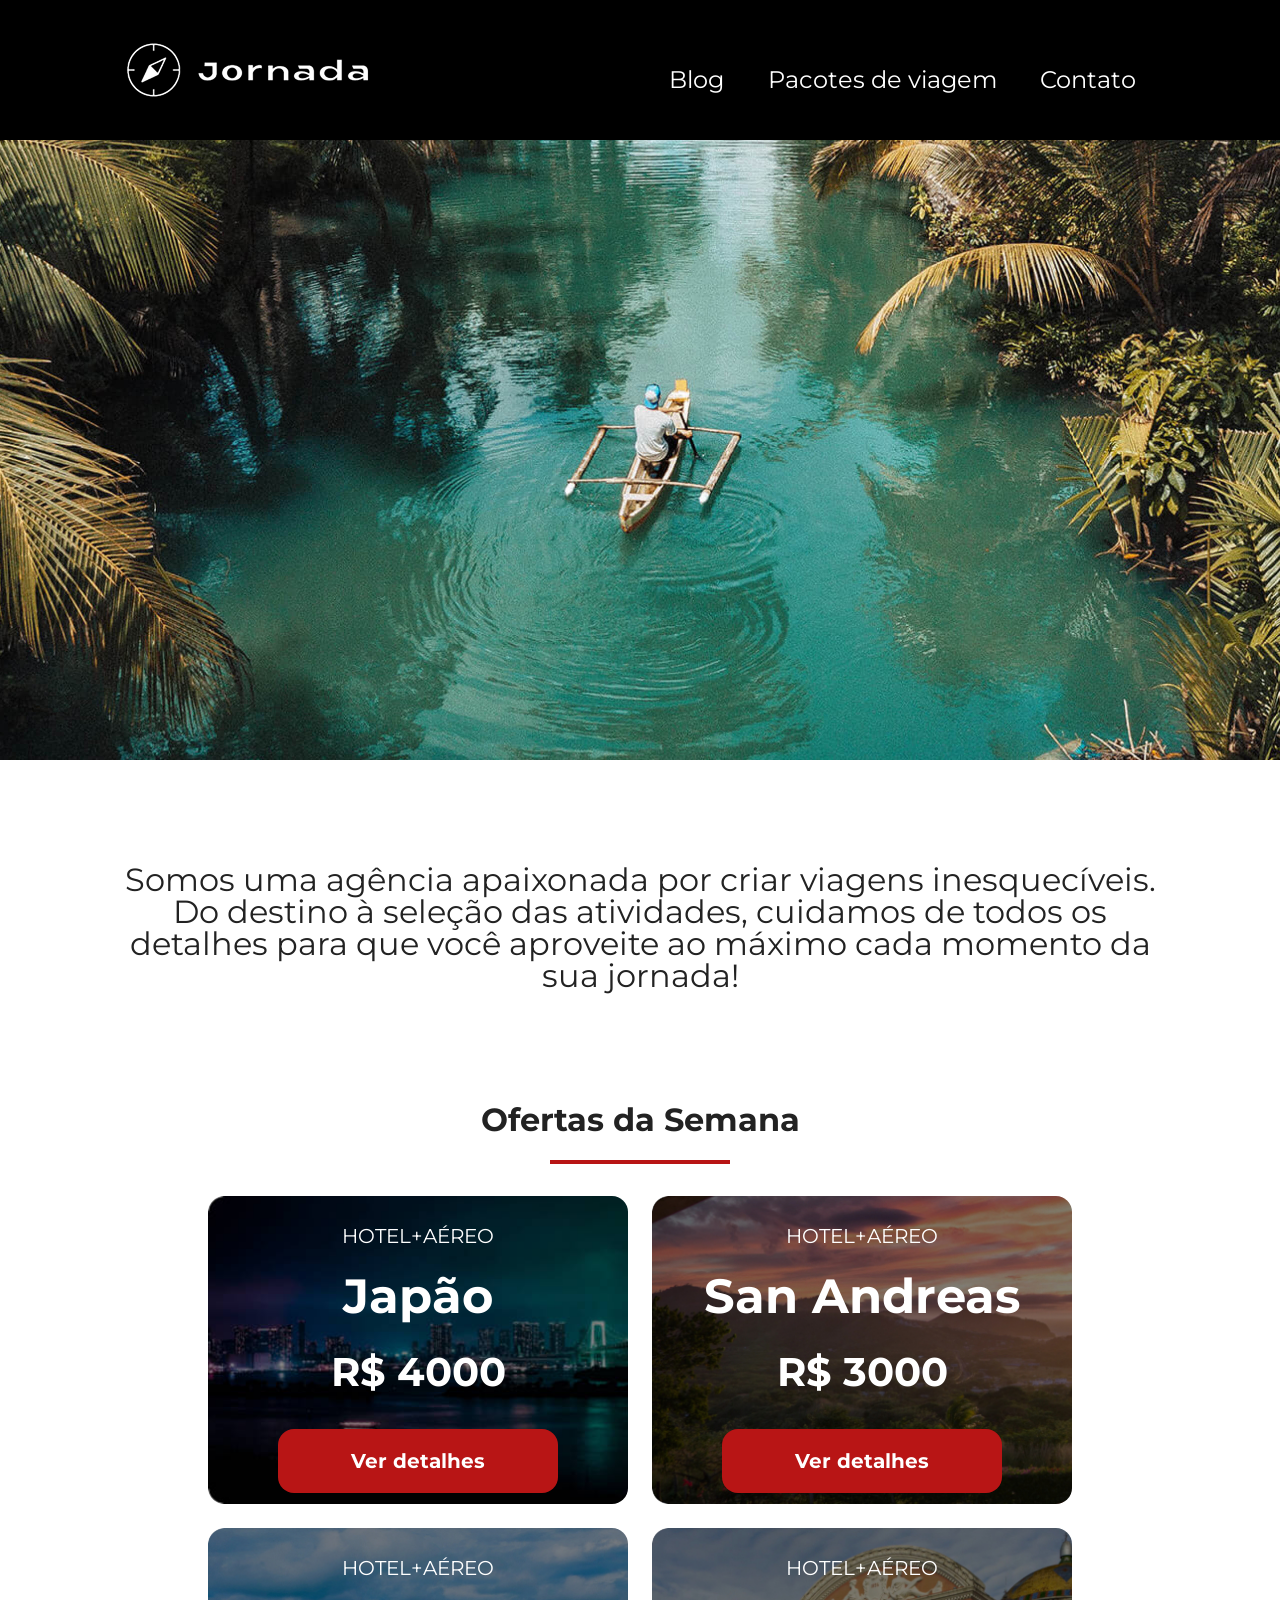
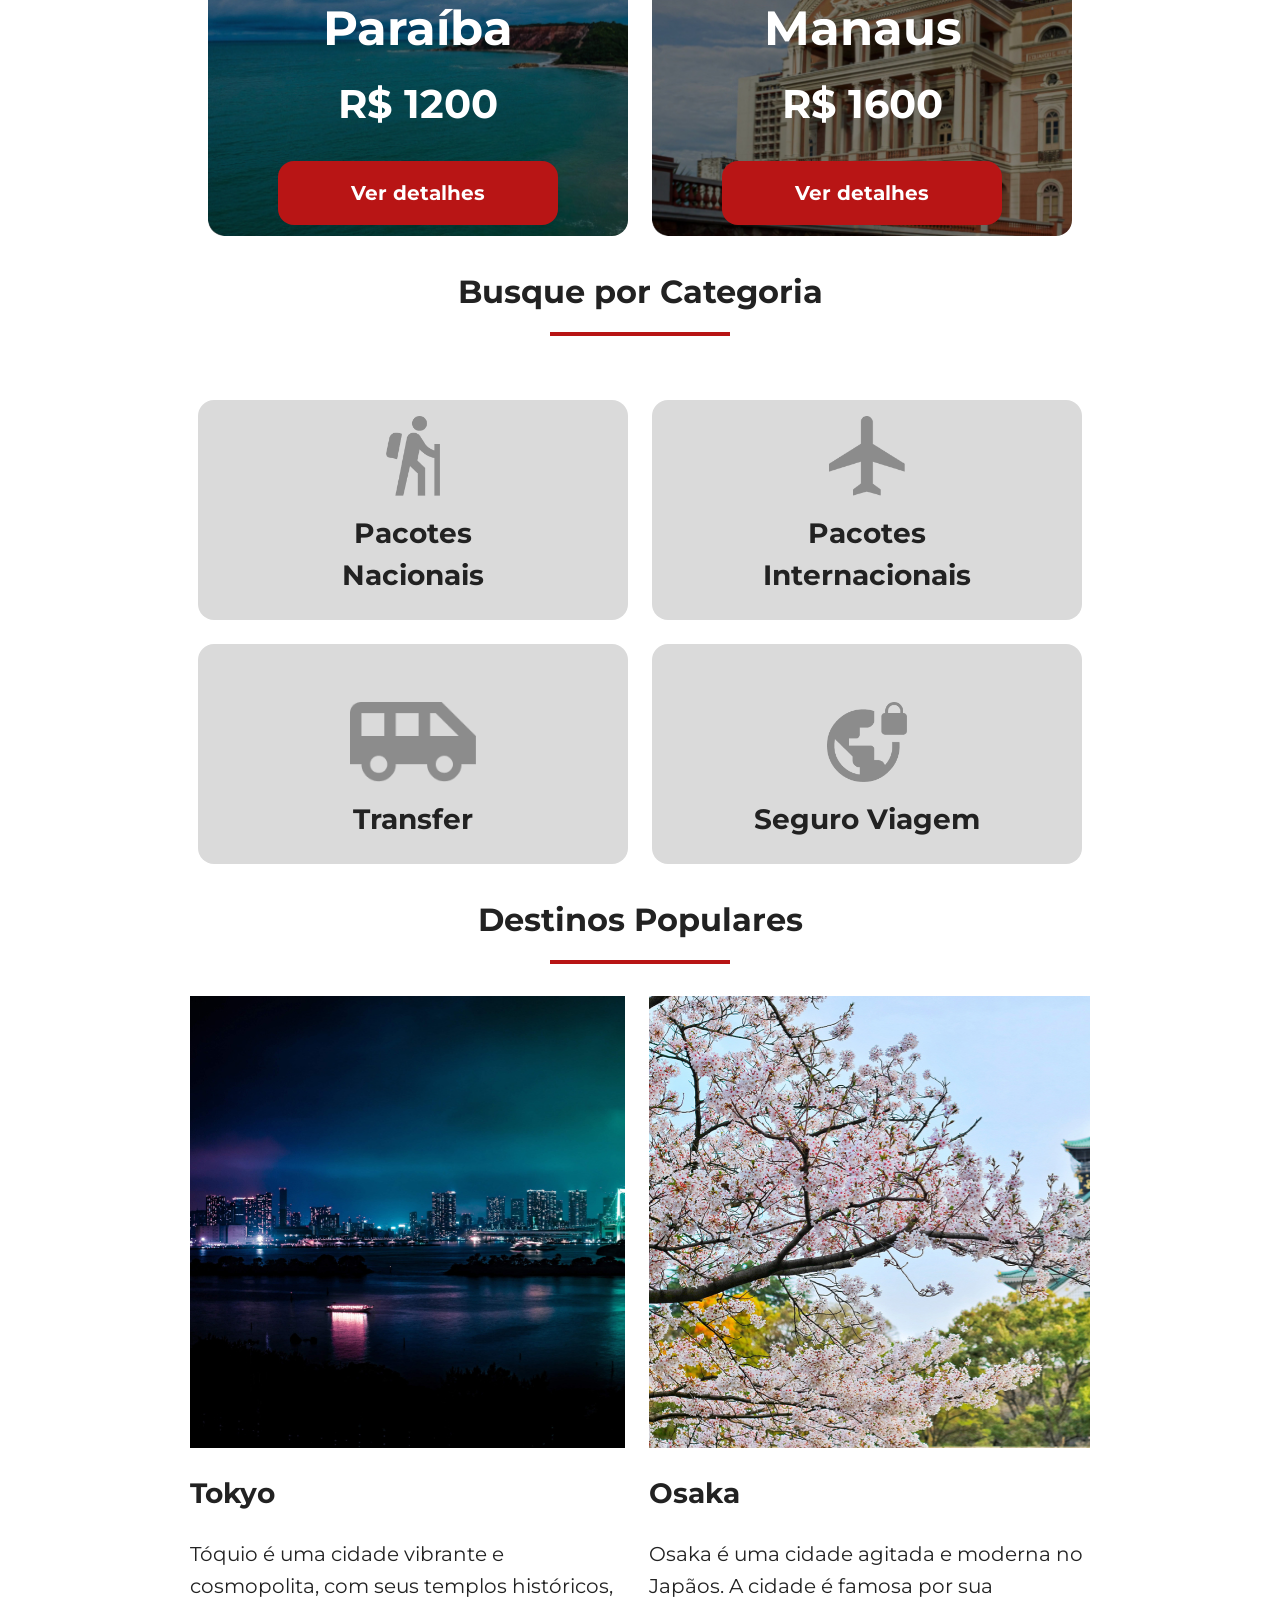
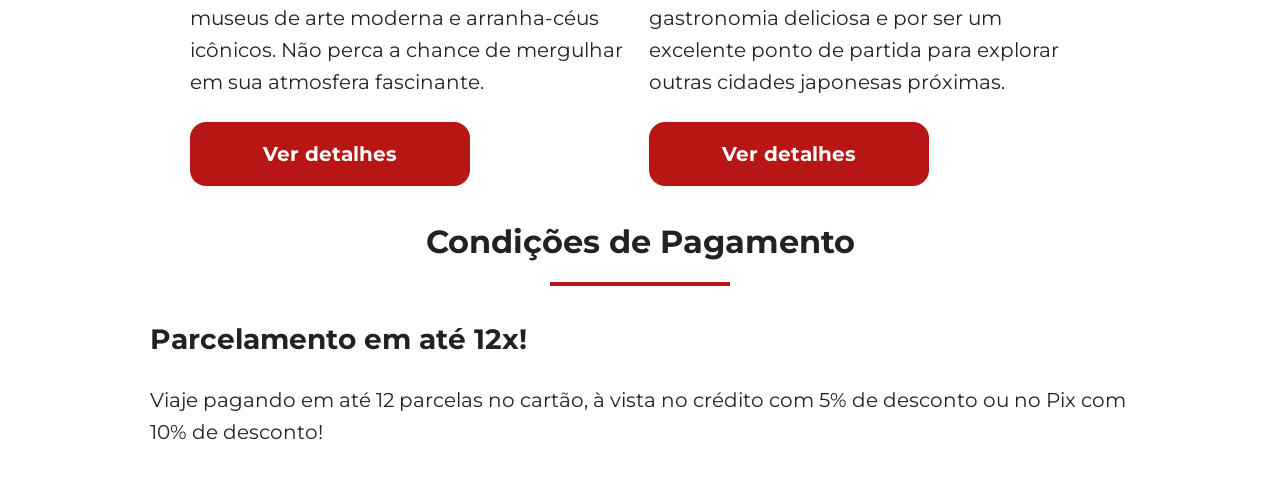
==== index.html @ f34b4ff4 "reutiliza estilos de texto" ====
<!DOCTYPE html>
<html lang="pt-br">
<head>
    <meta charset="UTF-8">
    <meta name="viewport" content="width=device-width, initial-scale=1.0">
    <link rel="stylesheet" href="/css/style.css">
    <title>Jornada Viagens</title>
</head>
<body>
    <header class="main-header">
        <a class="logo" href="index.html" title="Volta ao início">
            <img
            src="/img/bussola branca.png"
            alt="Bussola do logo Jornada Viagens na cor branca."
            class="img-mobile">
            <img
            src="/img/bussola-texto-jornada-branco.png"
            alt="Bussola do logo Jornada Viagens na cor branca"
            class="img-desktop">
        </a>
        <div class="navigation-menu">
            <label for="menu">
                <img src="/img/burguer.png" alt="Menu"/>
            </label>
            <input type="checkbox" id="menu" hidden>
        <nav class="navm">
            <ul class="list-links">
                <li class=""><a href="blog.html" target="_blank" title="Segue para o blog">Blog</a></li>
                <li class=""><a href="pacotes.html" target="_blank" title="Segue para os pacotes de viagem">Pacotes de viagem</a></li>
                <li class=""><a href="contato.html" target="_blank" title="Segue para o blog" title="Segue para as informações de contato">Contato</a></li>
            </ul>  
        </nav>
        </div>
        
        
    </header>
    <section class="hero">
        <div class="hero-img"></div>
        <h2>Somos uma agência apaixonada por criar viagens inesquecíveis. Do destino à seleção das atividades, cuidamos de todos os detalhes para que você aproveite ao máximo cada momento da sua jornada!</h2>
    </section>

    <section class="offers">
        <div class="section-title">
            <h2>Ofertas da Semana</h2>
            <hr>
        </div>
        <div class="offers-cards">
            <article class="card japao">
                <header>
                    <p class="content-text">HOTEL+AÉREO</p>
                    <h3 class="content-title">Japão <br><span>R$ 4000</span></h3>
                </header>
                <footer>
                    <a href="#" class="button">Ver detalhes</a>
                </footer>
            </article>
            <article class="card san-andreas">
                <header>
                    <p class="content-text">HOTEL+AÉREO</p>
                    <h3 class="content-title">San Andreas <br><span>R$ 3000</span></h3>
                </header>
                <footer>
                    <a href="#" class="button">Ver detalhes</a>
                </footer>
            </article>
            <article class="card paraiba">
                <header>
                    <p class="content-text">HOTEL+AÉREO</p>
                    <h3 class="content-title">Paraíba <br><span>R$ 1200</span></h3>
                </header>
                <footer>
                    <a href="#" class="button">Ver detalhes</a>
                </footer>
            </article>
            <article class="card manaus">
                <header>
                    <p class="content-text">HOTEL+AÉREO</p>
                    <h3 class="content-title">Manaus <br><span>R$ 1600</span></h3>
                </header>
                <footer>
                    <a href="#" class="button">Ver detalhes</a>
                </footer>
            </article>
        </div>
    </section>

    <section class="categories">
      <div class="section-title">
        <h2>Busque por Categoria</h2>
        <hr />
      </div>
      <div class="categories-cards">
        <a class="card" href="#" target="_blank" title="Busque pela categoria Pacotes Nacionais">
          <img src="/img/icon-caminhada.png" alt="ícone cinza representando uma pessoa fazendo tracking" />
          <h3 class="content-title">Pacotes<br/> Nacionais
          </h3>
        </a>

        <a
          class="card" href="#" target="_blank" title="Busque pela categoria Pacotes Internacionais">
          <img src="/img/icon-aviao.png" alt="ícone cinza representando um avião"/>
          <h3 class="content-title">Pacotes <br/> Internacionais
          </h3>
        </a>

        <a class="card single-line transfer" href="#" target="_blank" title="Busque pela categoria Transfer">
          <img src="/img/icon-onibus.png" alt="ícone cinza representando um ônibus"/>
          <h3 class="content-title">Transfer</h3>
        </a>

        <a class="card single-line" href="#" target="_blank" title="Busque pela categoria Seguro Viagem">
          <img src="/img/icon-planeta.png" alt="ícone cinza representando o planeta terra com um cadeado"/>
          <h3 class="content-title">Seguro Viagem</h3>
        </a>
      </div>
    </section>

     <section class="destinations">
      <div class="section-title">
        <h2>Destinos Populares</h2>
        <hr />
      </div>
      <div class="destination-items">
        <article class="item tokyo">
          <header>
            <div class="img-item"></div>
            <h3 class="content-title">Tokyo</h3>
          </header>
          <p class="content-text">
            Tóquio é uma cidade vibrante e cosmopolita, com seus templos
            históricos, museus de arte moderna e arranha-céus icônicos. Não
            perca a chance de mergulhar em sua atmosfera fascinante.
          </p>
          <footer>
            <a
              href="#"
              class="button"
              target="_blank"
              title="Veja mais detalhes do destino Tokyo"
              >Ver detalhes</a
            >
          </footer>
        </article>
        <article class="item osaka">
          <header>
            <div class="img-item"></div>
            <h3 class="content-title">Osaka</h3>
          </header>
          <p class="content-text">
            Osaka é uma cidade agitada e moderna no Japãos. A cidade é famosa
            por sua gastronomia deliciosa e por ser um excelente ponto de
            partida para explorar outras cidades japonesas próximas.
          </p>
          <footer>
            <a
              href="#"
              class="button"
              target="_blank"
              title="Veja mais detalhes do destino Osaka"
              >Ver detalhes</a
            >
          </footer>
        </article>
      </div>
    </section>

    <section class="payments">
      <div class="section-title">
        <h2>Condições de Pagamento</h2>
        <hr/>
      </div>
      <div class="text-content">
        <h3 class="content-title">Parcelamento em até 12x!</h3>
        <p class="content-text">Viaje pagando em até 12 parcelas no cartão, à vista no crédito com 5% de desconto ou no Pix com 10% de desconto! </p>
      </div>

      <div class="image-content">
        <div class="image bag"></div>
        <div class="image passport"></div>
        <div class="image people"></div>
      </div>
    </section>
</body>
</html>
---- css/style.css ----
@import url(global.css);
@import url(header.css);
@import url(hero.css);
@import url(offers.css);
@import url(categories.css);
@import url(destinations.css);
@import url(payments.css);
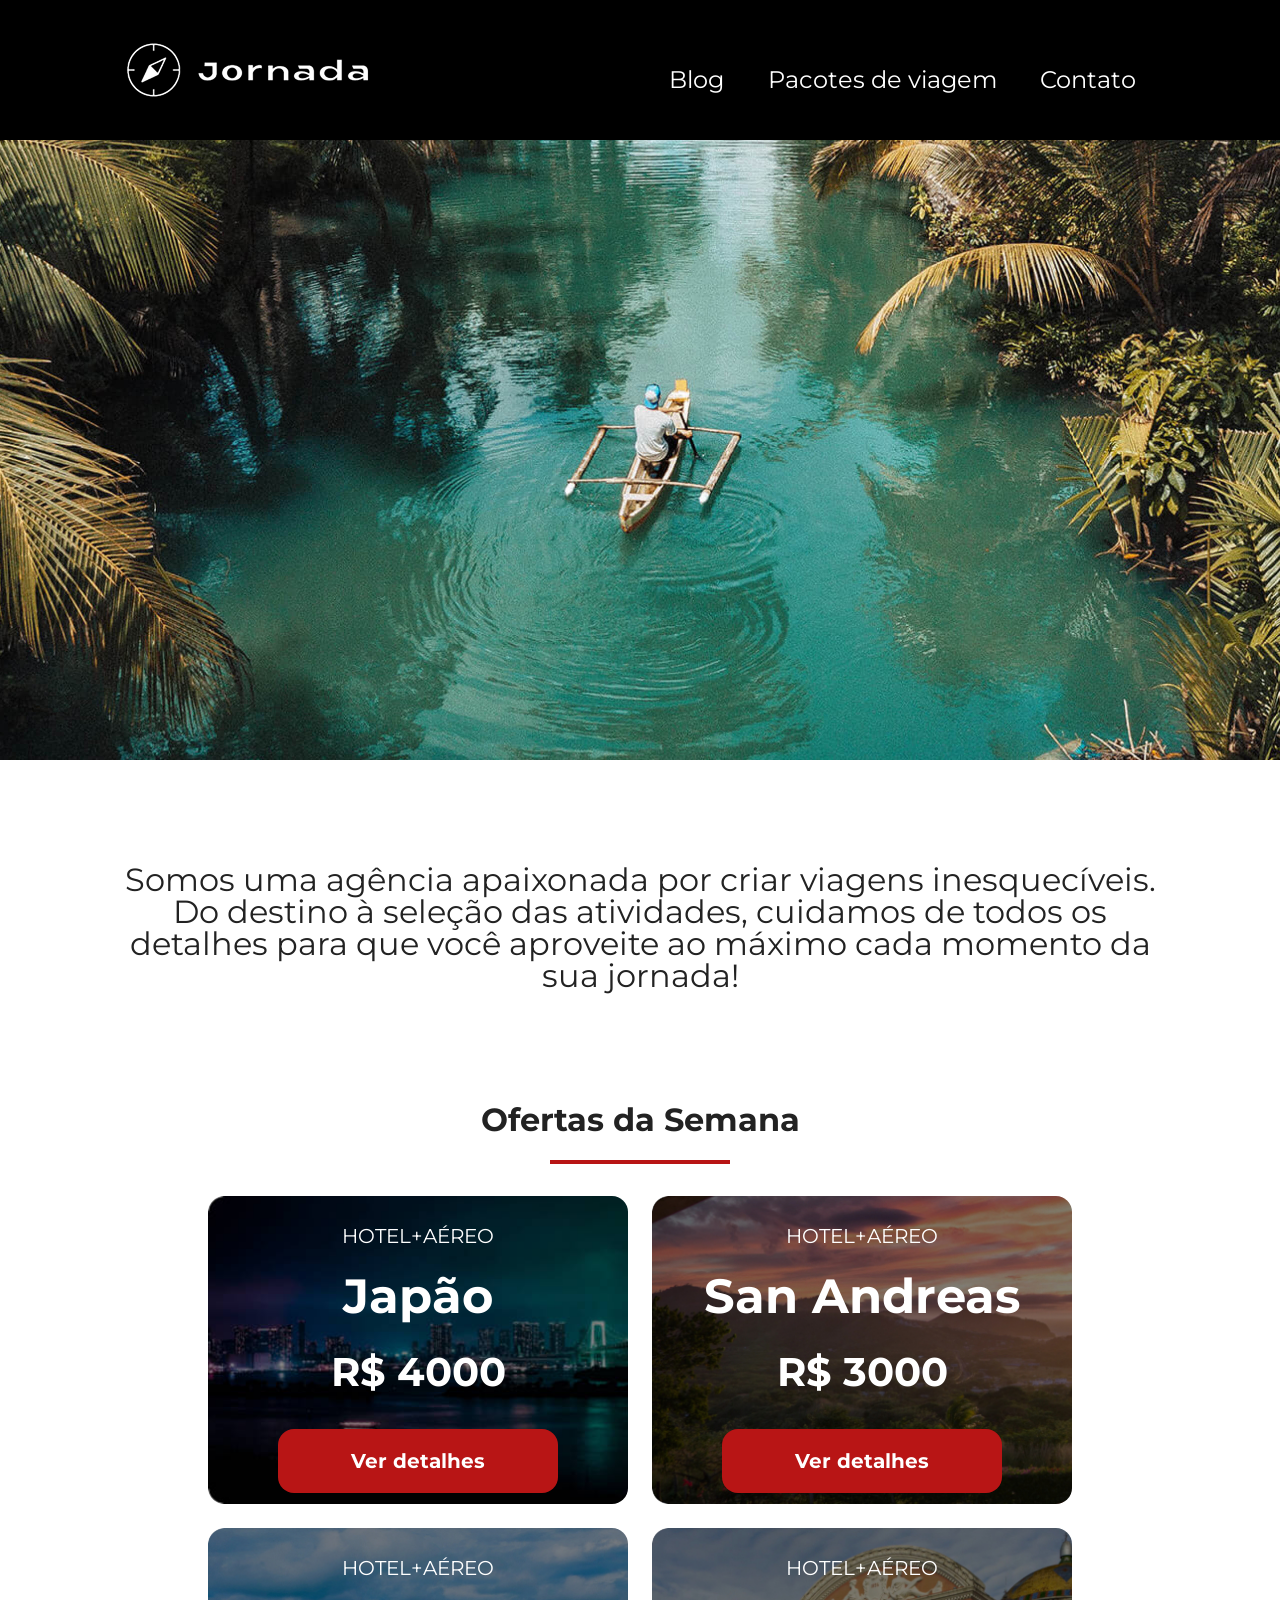
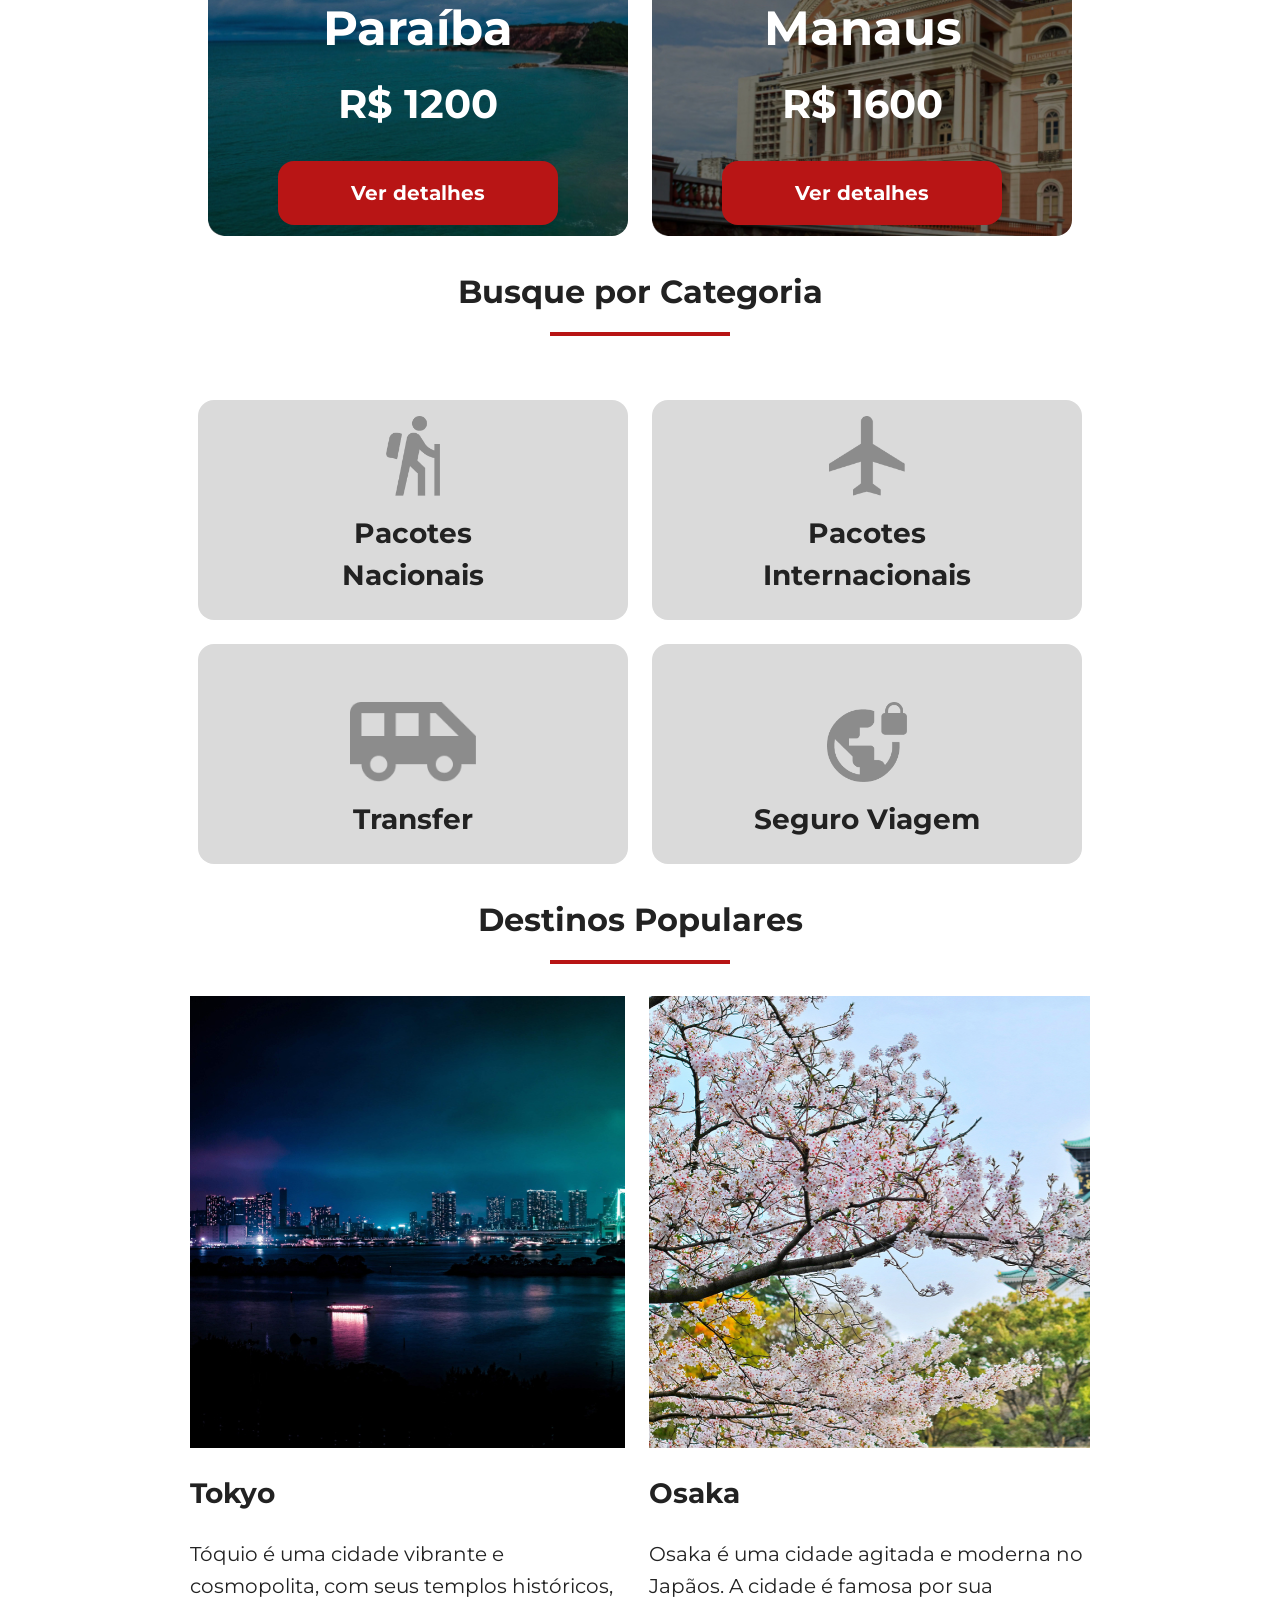
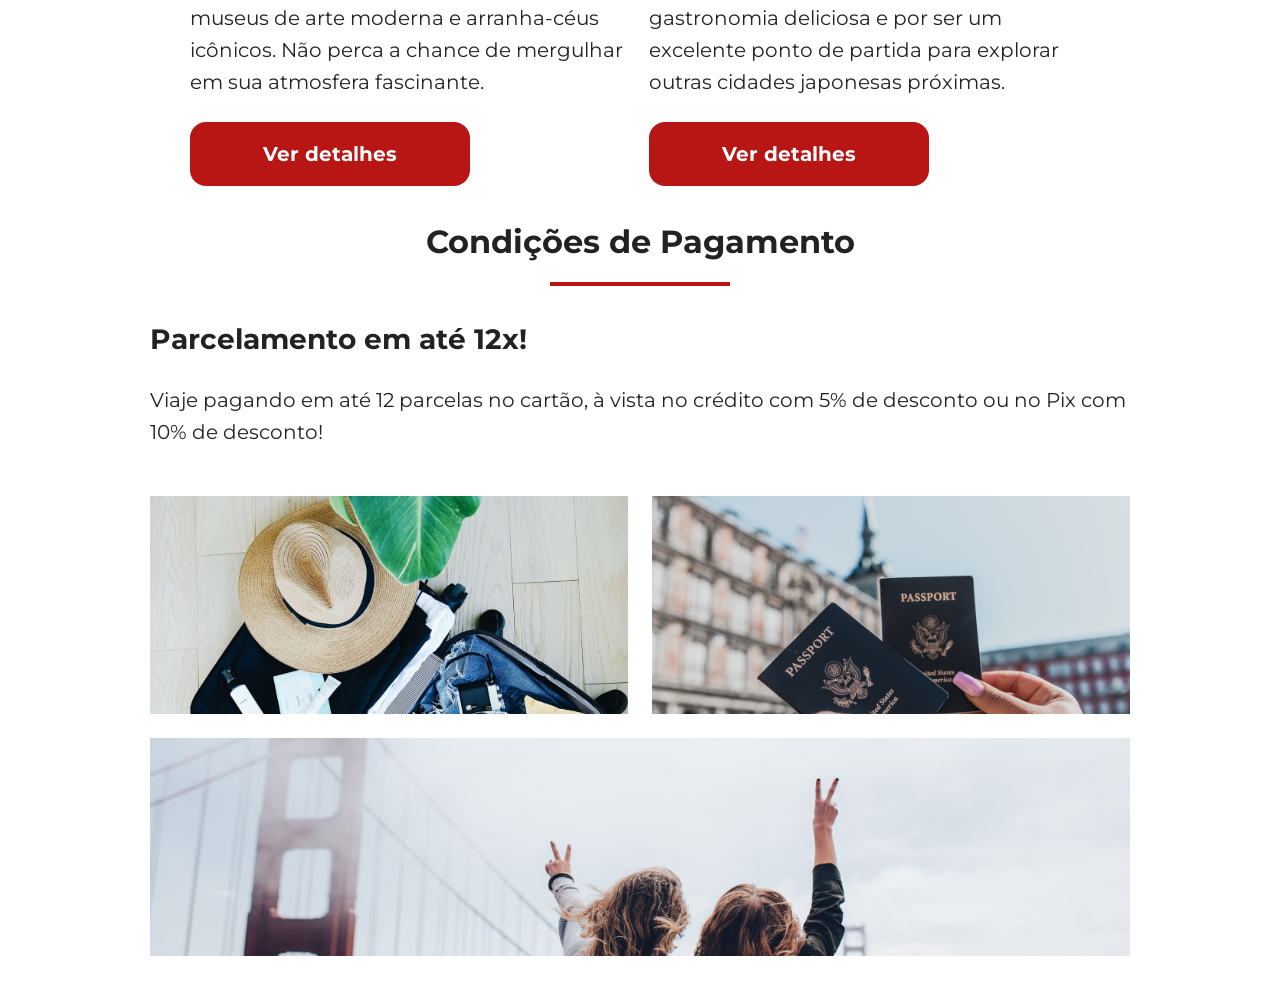
==== commit 53c8716b: "Finaliza a section payments" ====
--- a/index.html
+++ b/index.html
@@ -167,17 +167,21 @@
     <section class="payments">
       <div class="section-title">
         <h2>Condições de Pagamento</h2>
-        <hr/>
+        <hr />
       </div>
-      <div class="text-content">
-        <h3 class="content-title">Parcelamento em até 12x!</h3>
-        <p class="content-text">Viaje pagando em até 12 parcelas no cartão, à vista no crédito com 5% de desconto ou no Pix com 10% de desconto! </p>
-      </div>
-
-      <div class="image-content">
-        <div class="image bag"></div>
-        <div class="image passport"></div>
-        <div class="image people"></div>
+      <div class="content-container">
+        <div class="text-content">
+          <h3 class="content-title">Parcelamento em até 12x!</h3>
+          <p class="content-text">
+            Viaje pagando em até 12 parcelas no cartão, à vista no crédito com
+            5% de desconto ou no Pix com 10% de desconto!
+          </p>
+        </div>
+        <div class="image-gallery">
+          <div class="image first"></div>
+          <div class="image second"></div>
+          <div class="image third colspan-2"></div>
+        </div>
       </div>
     </section>
 </body>
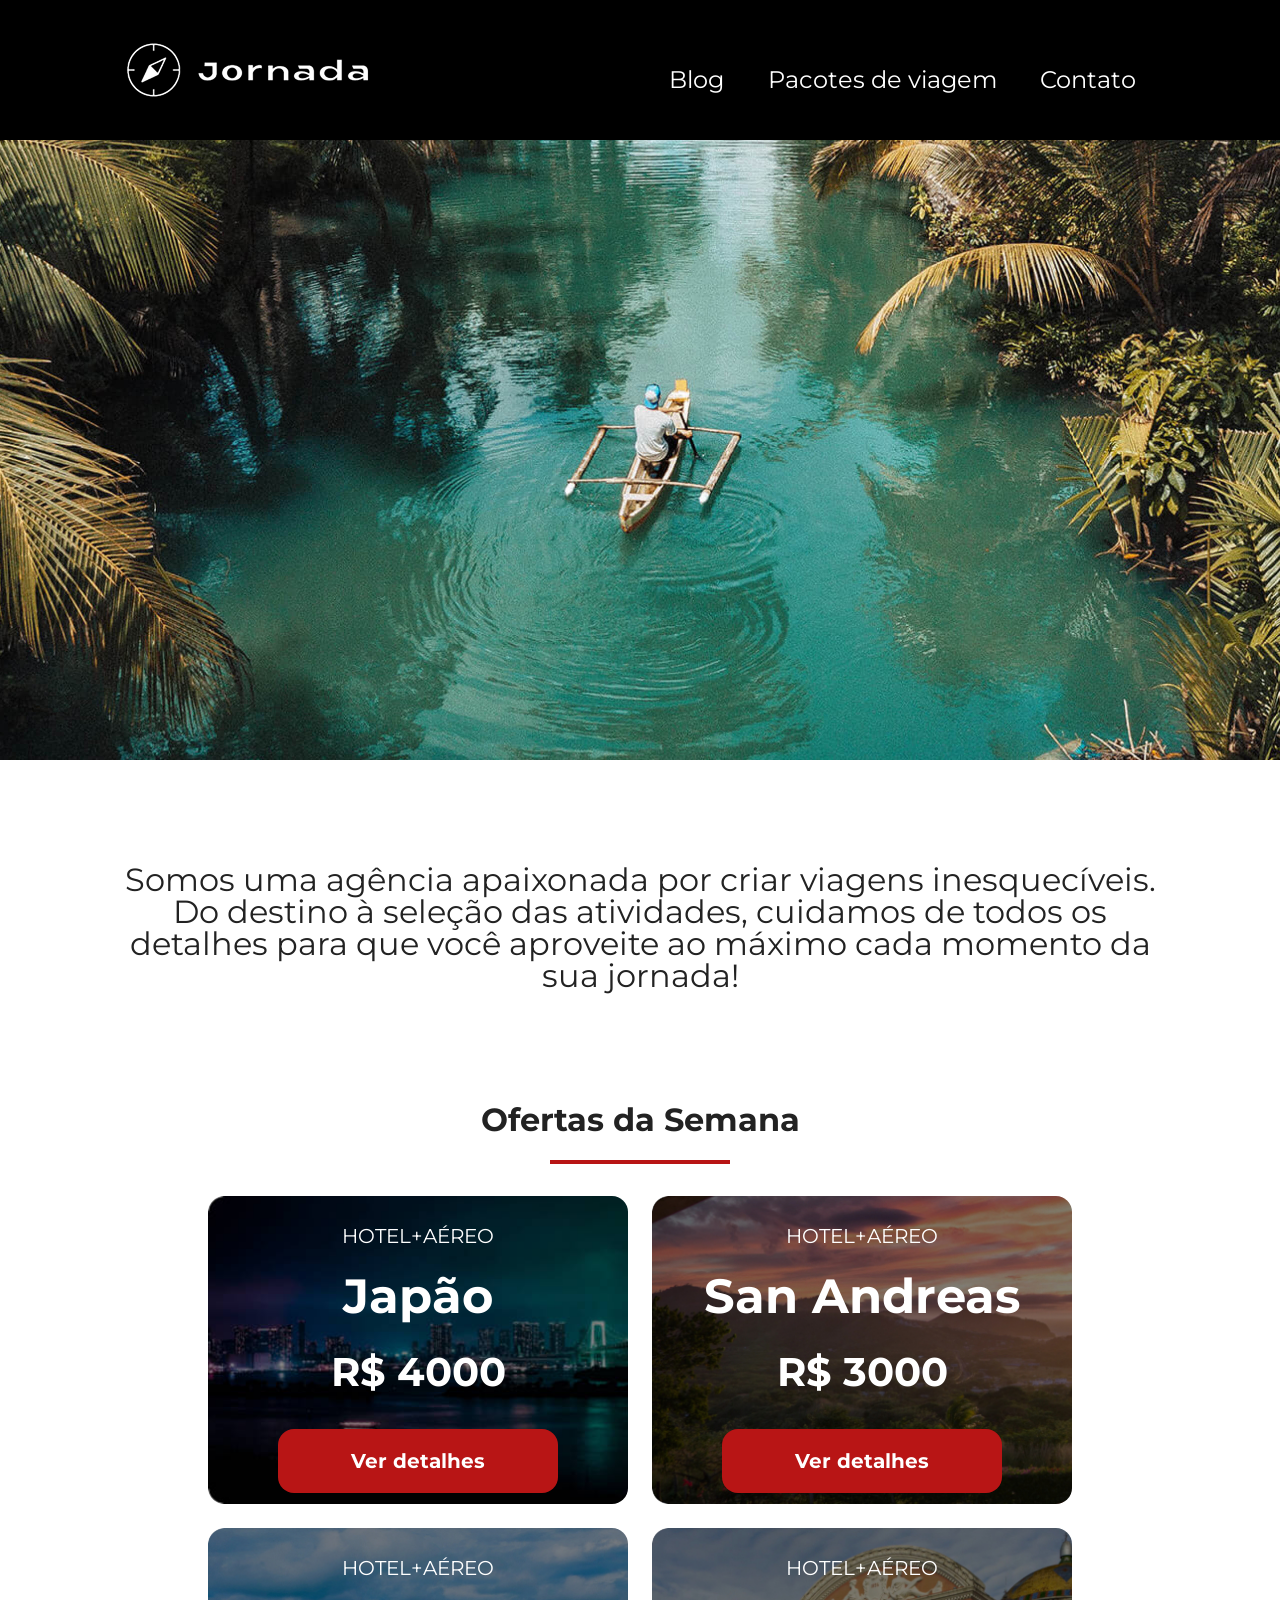
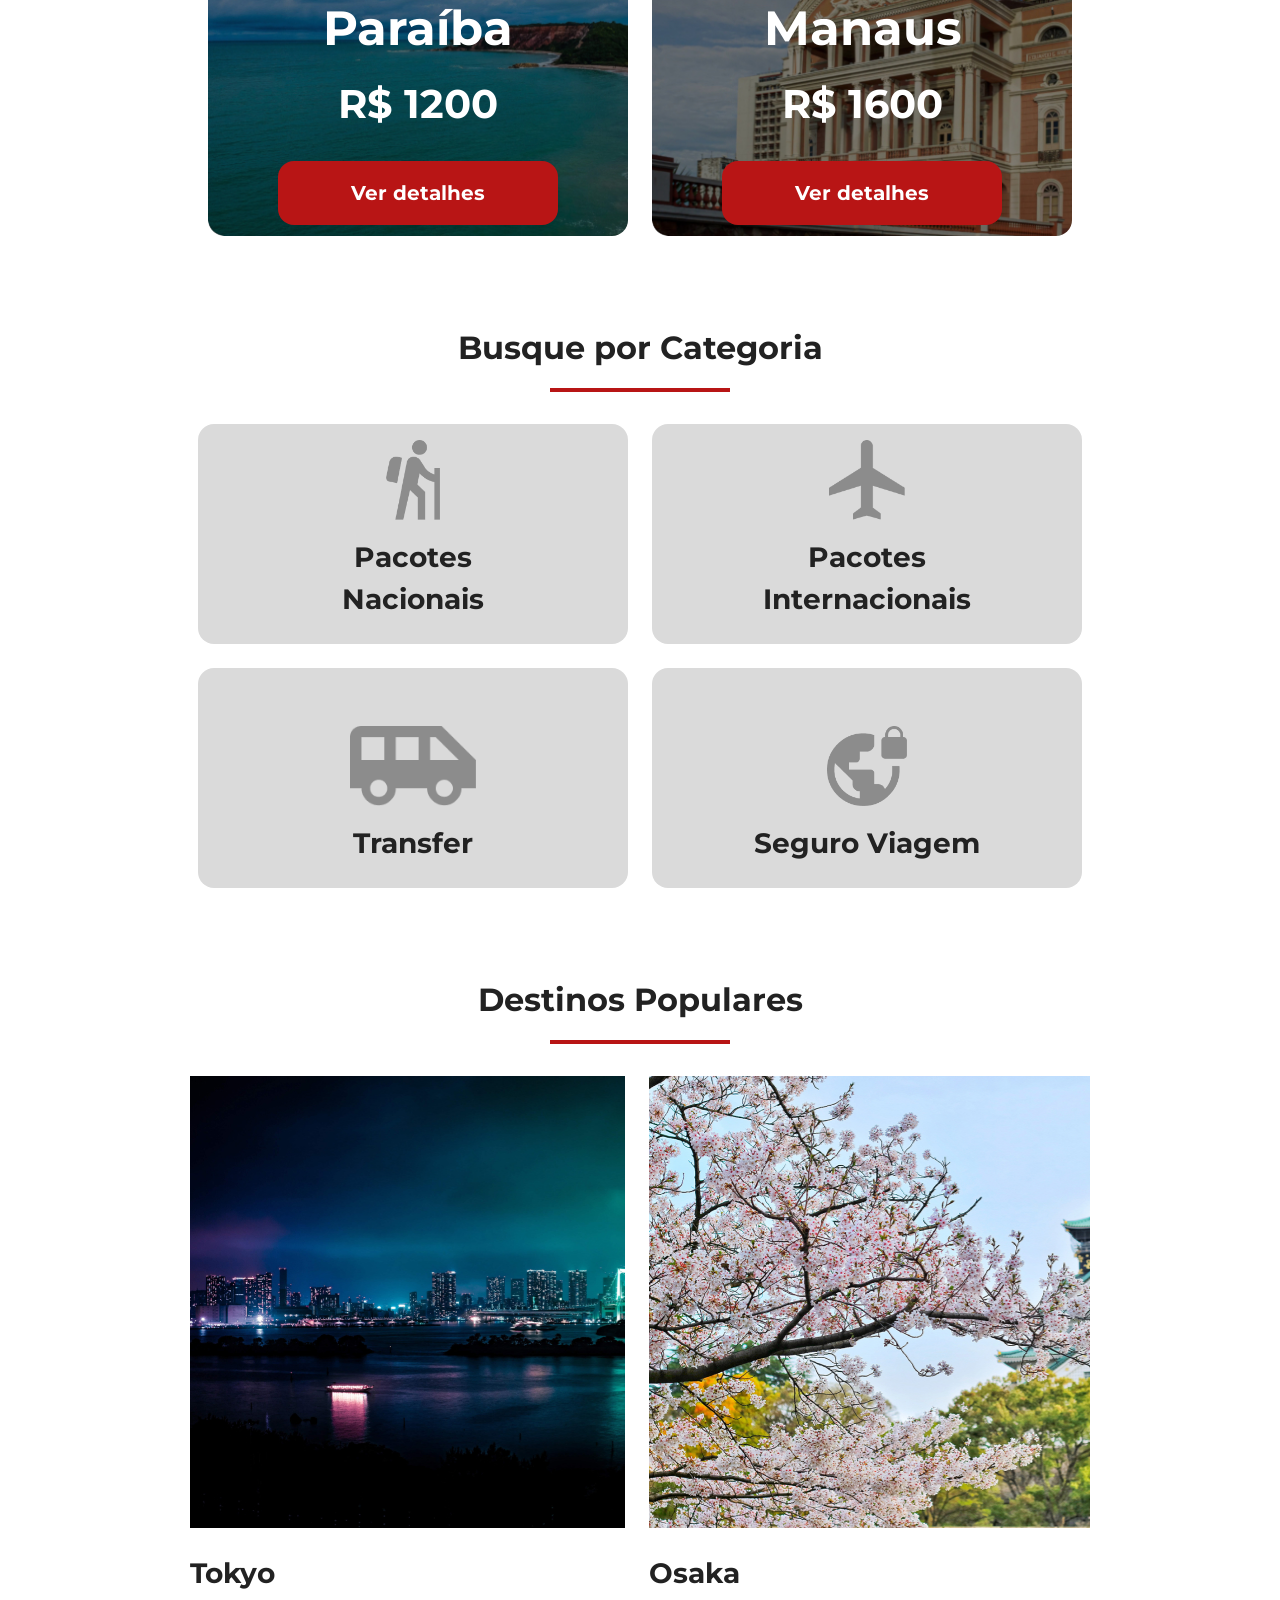
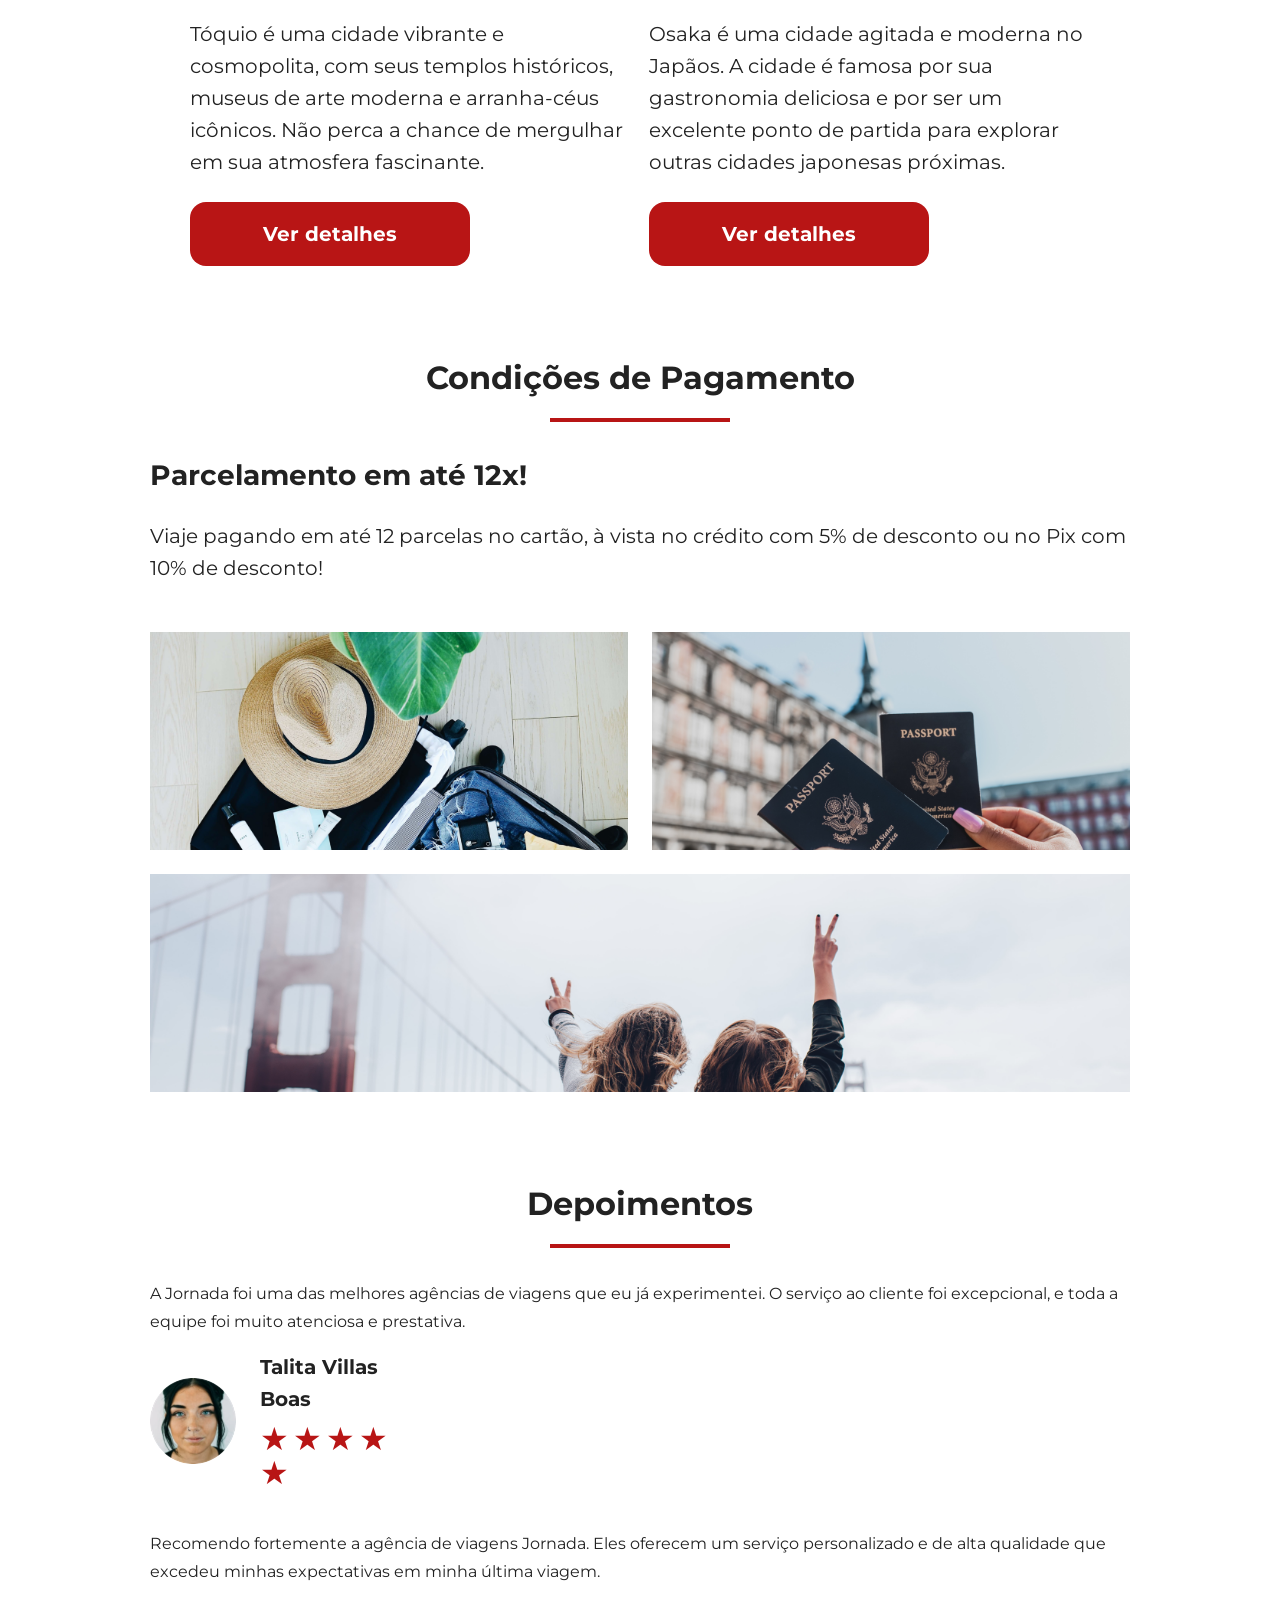
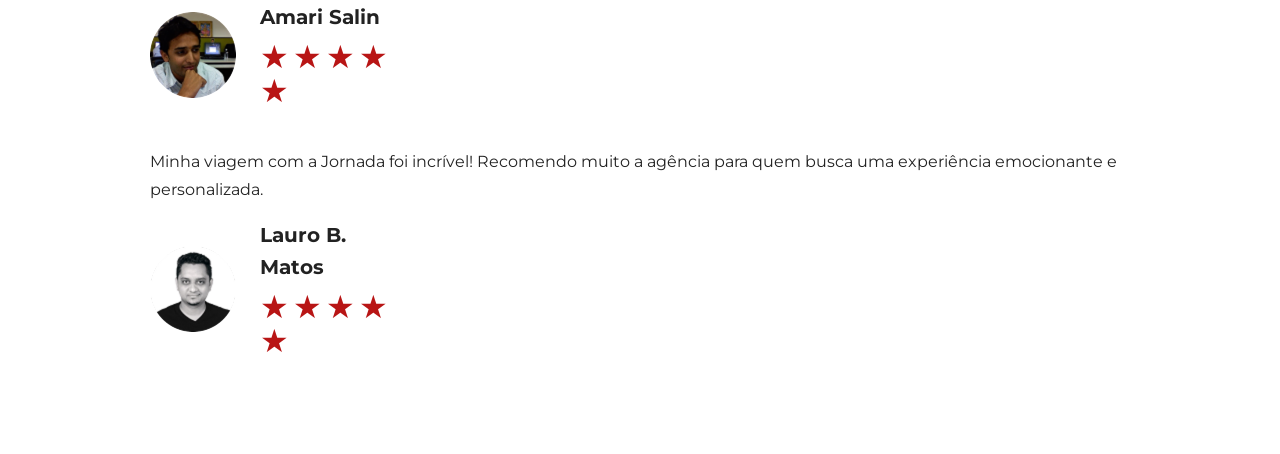
==== commit 87fef7ae: "Finaliza estilos da seção" ====
--- a/index.html
+++ b/index.html
@@ -184,5 +184,69 @@
         </div>
       </div>
     </section>
+
+    <section class="testimonial">
+      <div class="section-title">
+        <h2>Depoimentos</h2>
+        <hr/>
+      </div>
+
+      <div class="testimonial-conteiner">
+        <article>
+          <header>
+            <p>A Jornada foi uma das melhores agências de viagens que eu já experimentei. O serviço ao cliente foi excepcional, e toda a equipe foi muito atenciosa e prestativa.</p>
+          </header>
+          <footer>
+            <img src="/img/avatar-talita.png" alt="Imagem de perfil da cliente Talita Villas Boas">
+            <div class="profile-content">
+              <h4>Talita Villas Boas</h4>
+              <div class="rating">
+                <span class="star">★</span>
+                <span class="star">★</span>
+                <span class="star">★</span>
+                <span class="star">★</span>
+                <span class="star">★</span>
+              </div>
+            </div>
+          </footer>
+        </article>
+        <article>
+          <header>
+            <p>Recomendo fortemente a agência de viagens Jornada. Eles oferecem um serviço personalizado e de alta qualidade que excedeu minhas expectativas em minha última viagem.</p>
+          </header>
+          <footer>
+            <img src="/img/avatar-amari.png" alt="Imagem de perfil do cliente Amari Salin">
+            <div class="profile-content">
+              <h4>Amari Salin</h4>
+              <div class="rating">
+                <span class="star">★</span>
+                <span class="star">★</span>
+                <span class="star">★</span>
+                <span class="star">★</span>
+                <span class="star">★</span>
+              </div>
+            </div>
+          </footer>
+        </article>
+        <article>
+          <header>
+            <p>Minha viagem com a Jornada foi incrível! Recomendo muito a agência para quem busca uma experiência emocionante e personalizada.</p>
+          </header>
+          <footer>
+            <img src="/img/avatar-lauro.png" alt="Imagem de perfil do cliente Lauro B. Matos">
+            <div class="profile-content">
+              <h4>Lauro B. Matos</h4>
+              <div class="rating">
+                <span class="star">★</span>
+                <span class="star">★</span>
+                <span class="star">★</span>
+                <span class="star">★</span>
+                <span class="star">★</span>
+              </div>
+            </div>
+          </footer>
+        </article>
+      </div>
+    </section>
 </body>
 </html>
--- a/css/style.css
+++ b/css/style.css
@@ -5,3 +5,4 @@
 @import url(categories.css);
 @import url(destinations.css);
 @import url(payments.css);
+@import url(testimonials.css);
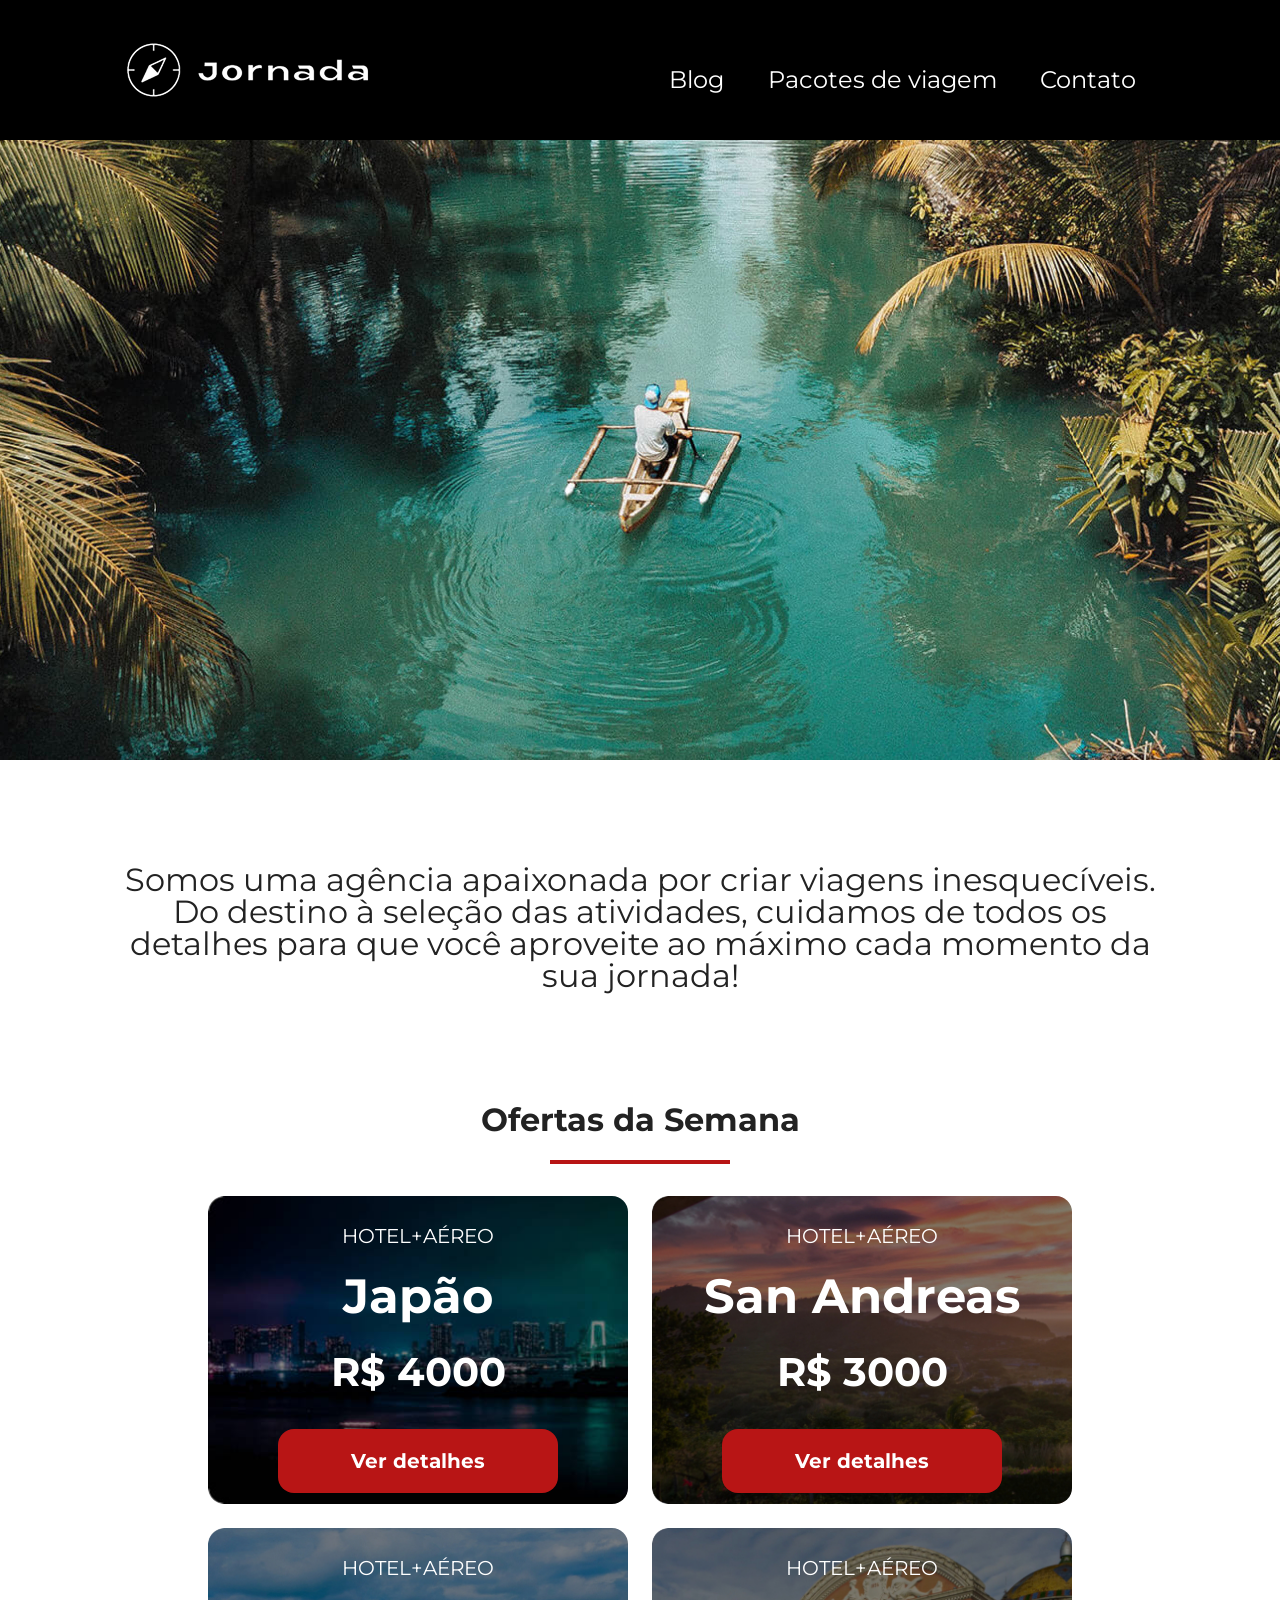
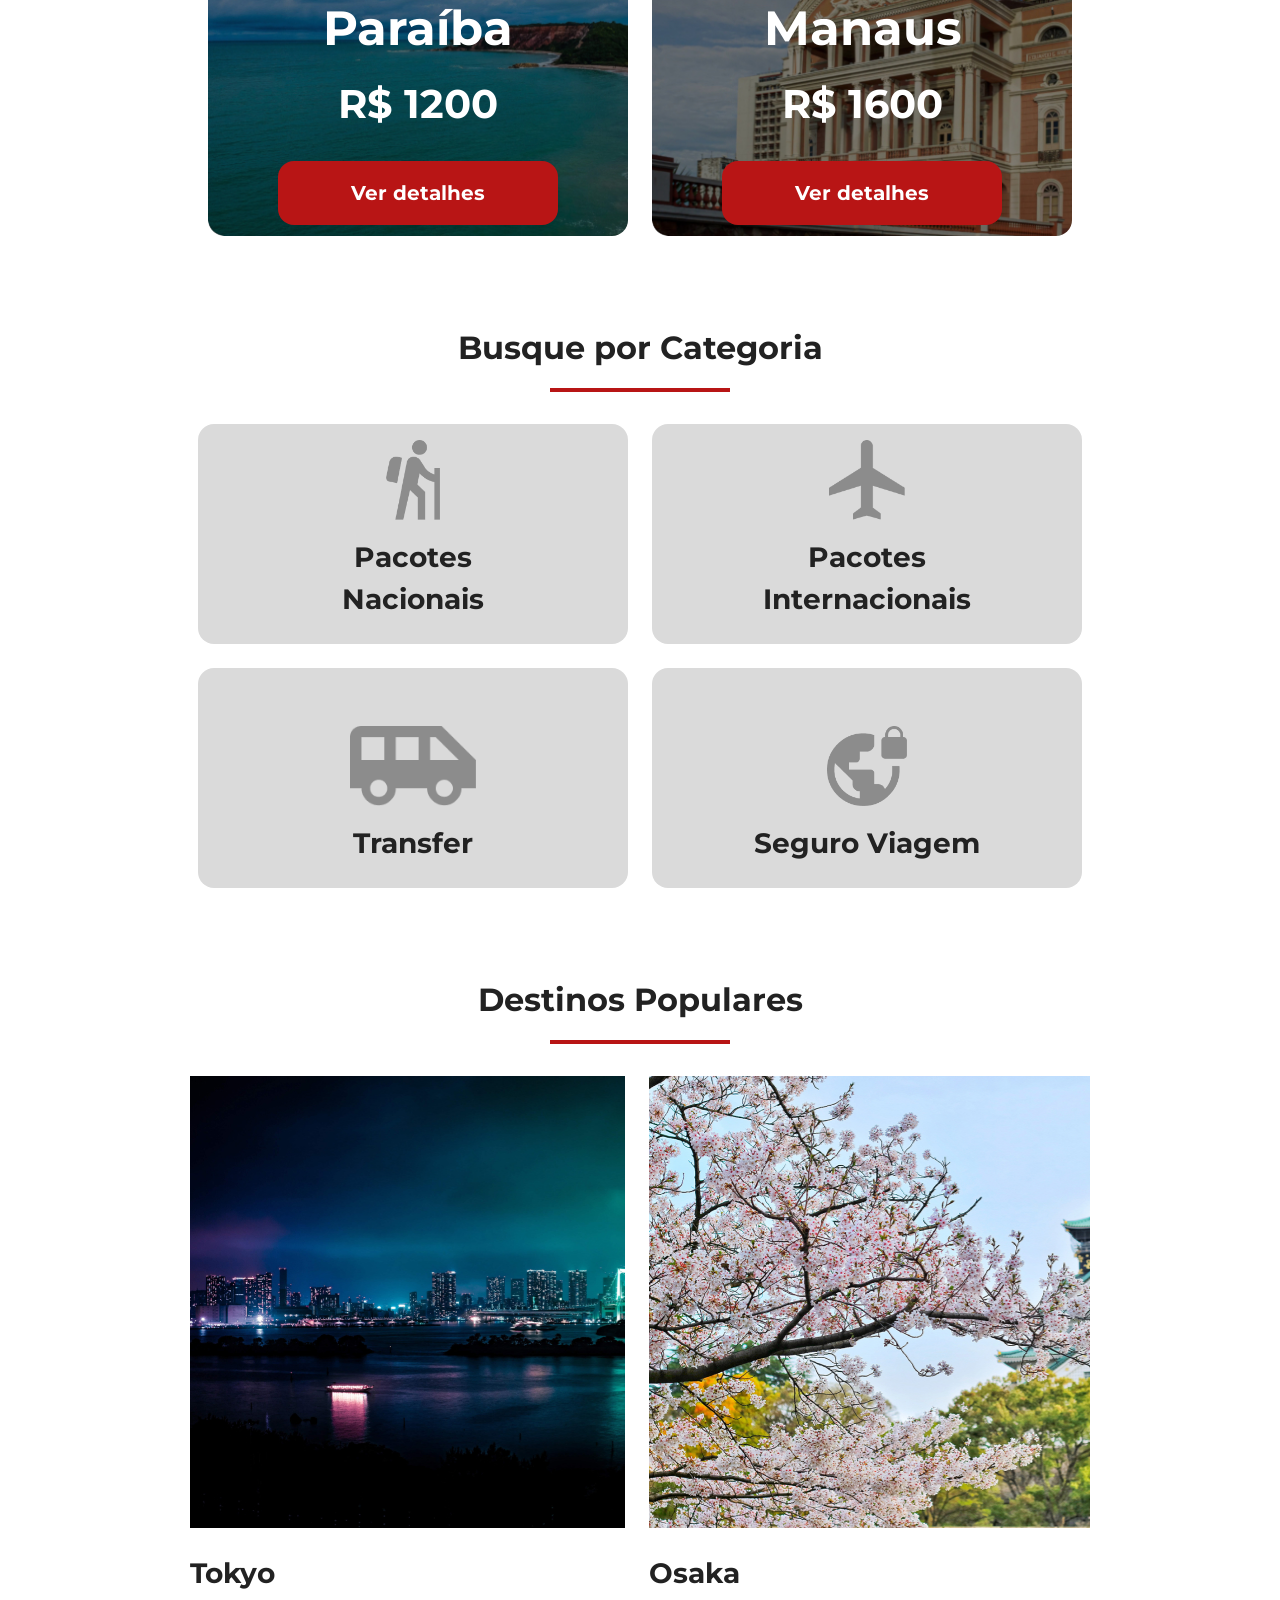
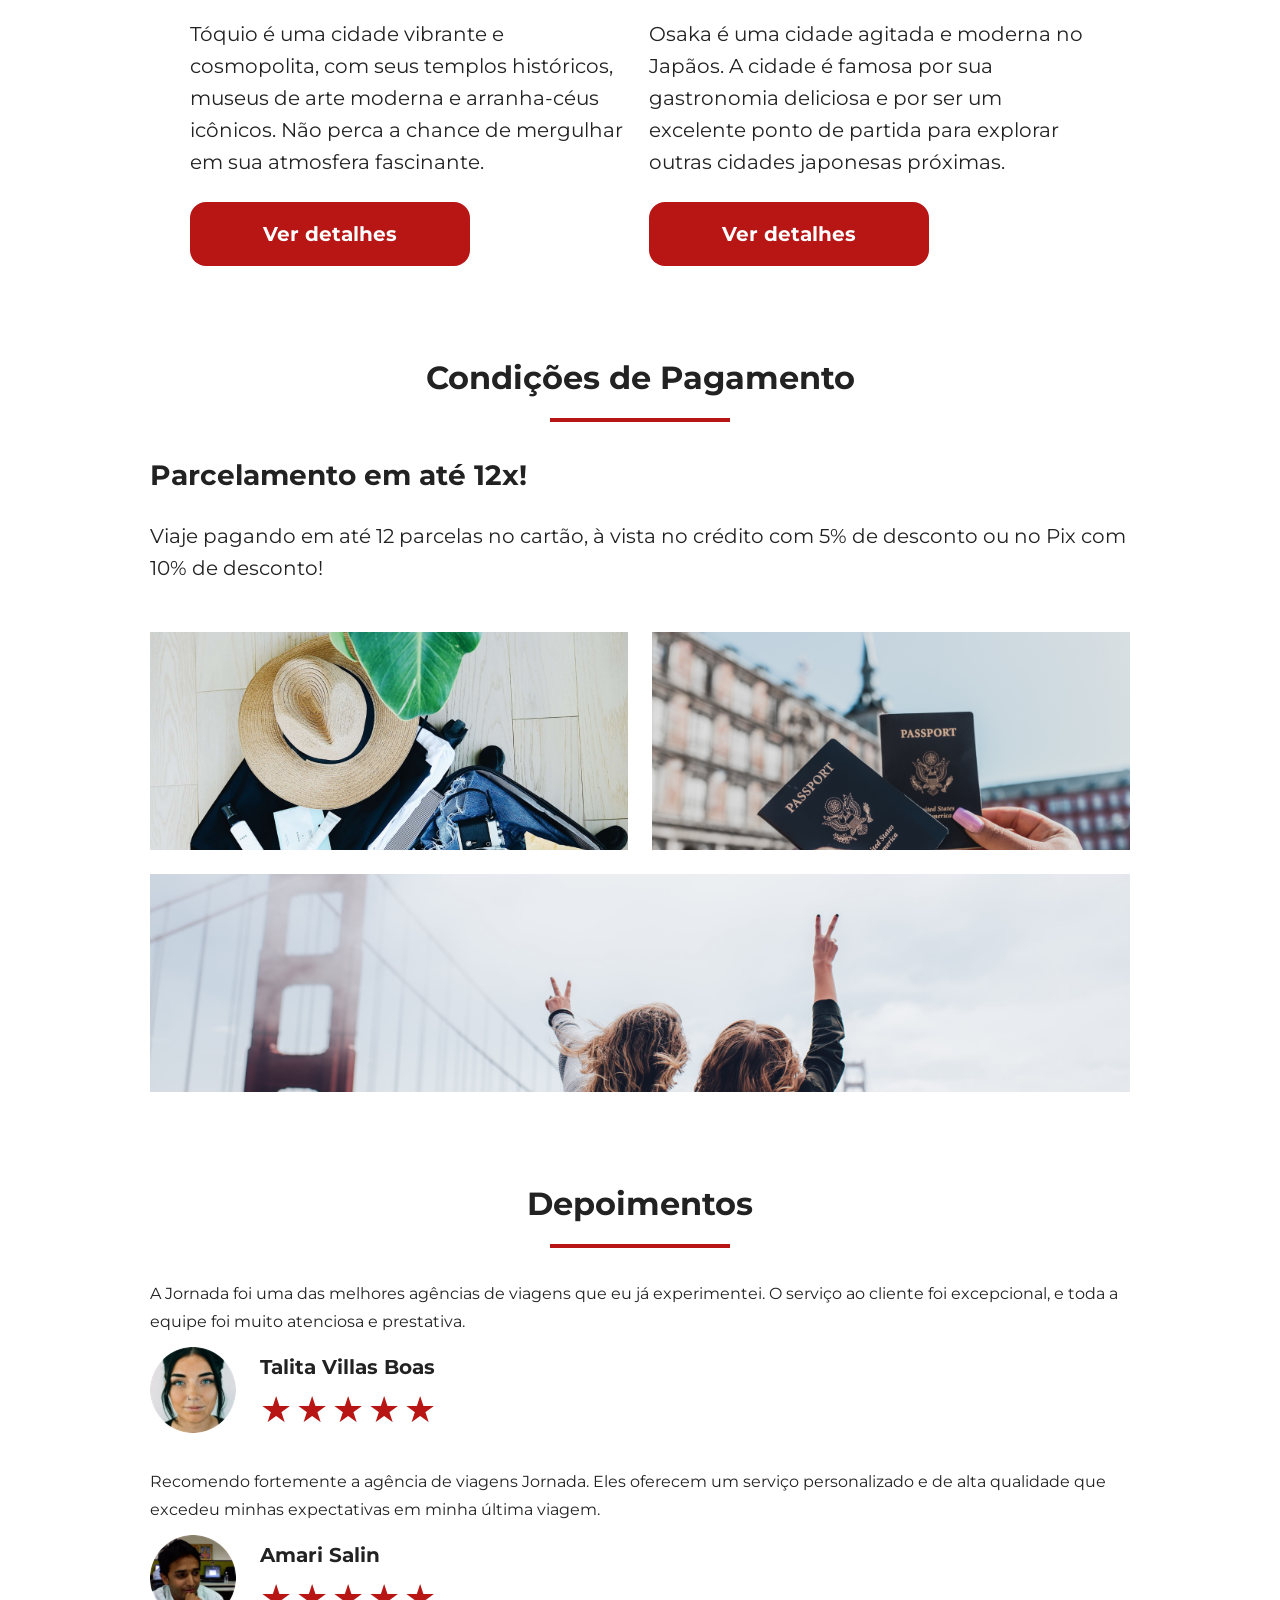
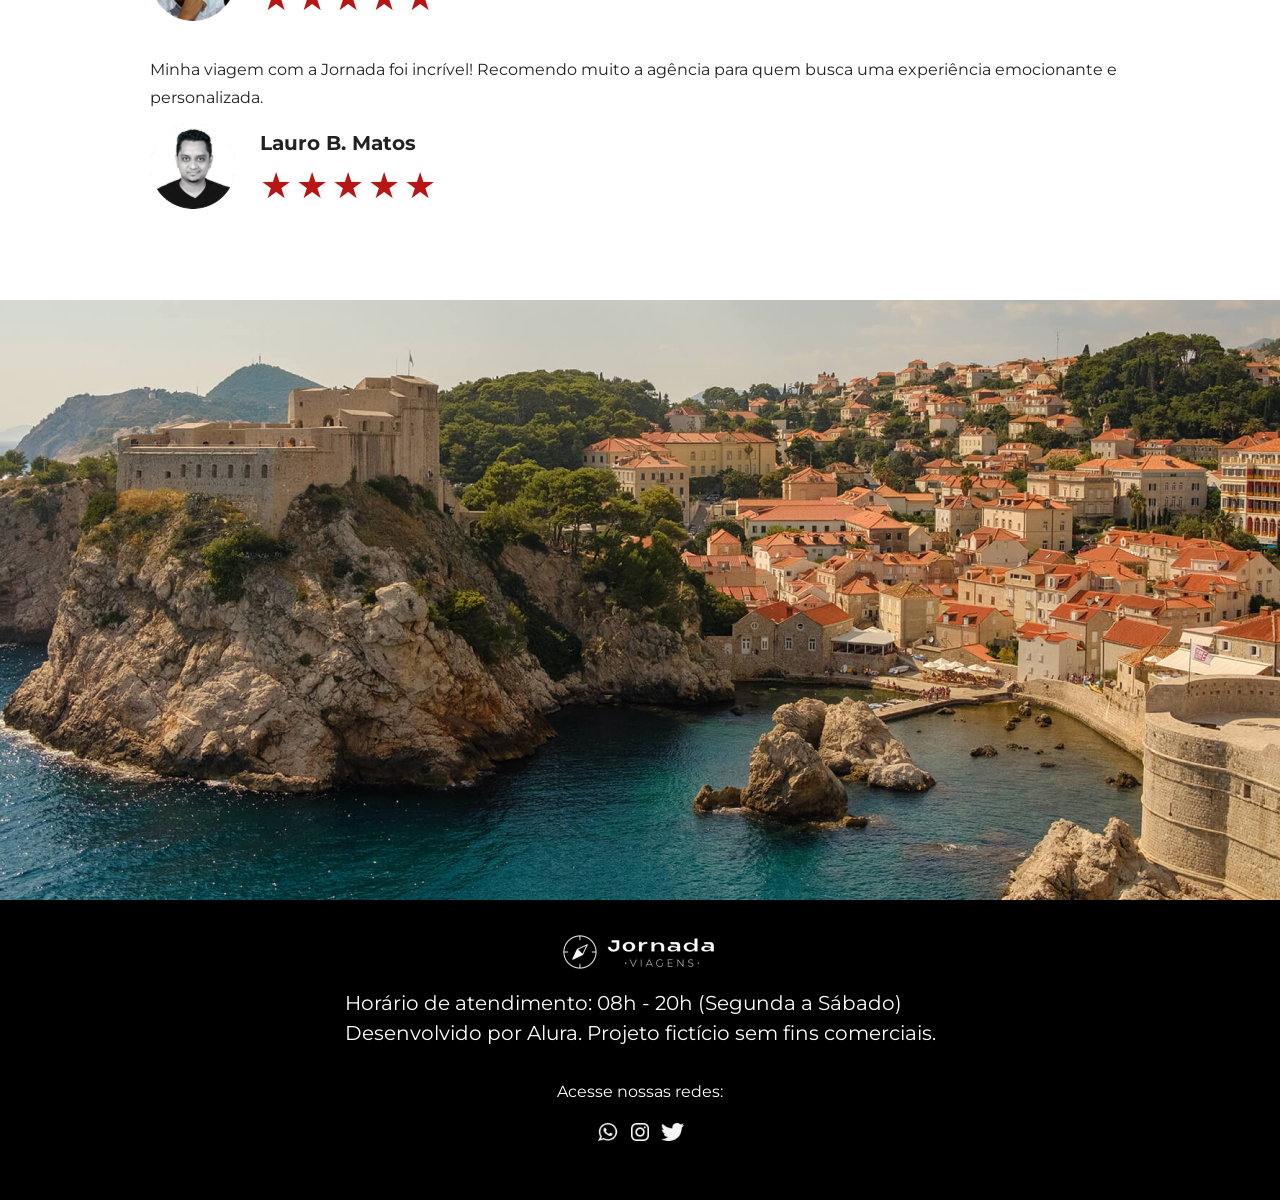
==== commit 55465ec9: "Cria seções de testimonials, pre-footer e footer, e faz melhorias e acecibilidade" ====
--- a/index.html
+++ b/index.html
@@ -5,8 +5,10 @@
     <meta name="viewport" content="width=device-width, initial-scale=1.0">
     <link rel="stylesheet" href="/css/style.css">
     <title>Jornada Viagens</title>
+    <link rel="icon" href="favico.svg" type="xml/svg" />
 </head>
 <body>
+  
     <header class="main-header">
         <a class="logo" href="index.html" title="Volta ao início">
             <img
@@ -34,6 +36,7 @@
         
         
     </header>
+    <main>
     <section class="hero">
         <div class="hero-img"></div>
         <h2>Somos uma agência apaixonada por criar viagens inesquecíveis. Do destino à seleção das atividades, cuidamos de todos os detalhes para que você aproveite ao máximo cada momento da sua jornada!</h2>
@@ -198,8 +201,8 @@
           </header>
           <footer>
             <img src="/img/avatar-talita.png" alt="Imagem de perfil da cliente Talita Villas Boas">
-            <div class="profile-content">
-              <h4>Talita Villas Boas</h4>
+            <div class="profile-content Talita">
+              <h3>Talita Villas Boas</h3>
               <div class="rating">
                 <span class="star">★</span>
                 <span class="star">★</span>
@@ -216,8 +219,8 @@
           </header>
           <footer>
             <img src="/img/avatar-amari.png" alt="Imagem de perfil do cliente Amari Salin">
-            <div class="profile-content">
-              <h4>Amari Salin</h4>
+            <div class="profile-content Amari">
+              <h3>Amari Salin</h3>
               <div class="rating">
                 <span class="star">★</span>
                 <span class="star">★</span>
@@ -234,8 +237,8 @@
           </header>
           <footer>
             <img src="/img/avatar-lauro.png" alt="Imagem de perfil do cliente Lauro B. Matos">
-            <div class="profile-content">
-              <h4>Lauro B. Matos</h4>
+            <div class="profile-content Lauro">
+              <h3>Lauro B. Matos</h3>
               <div class="rating">
                 <span class="star">★</span>
                 <span class="star">★</span>
@@ -248,5 +251,34 @@
         </article>
       </div>
     </section>
+
+    <section class="pre-footer">
+        <div class="pre-footer-img"></div>
+    </section>
+</main>
+    <footer class="main-footer">
+      <div class="footer-content">
+        <img class="footer-img" src="img/logo footer.png" alt="Logo Jornada Viagens">
+        <div class="footer-content-p">
+          <p>Horário de atendimento: 08h - 20h (Segunda a Sábado)</p>
+          <p>Desenvolvido por Alura. Projeto fictício sem fins comerciais.</p>
+        </div>
+      </div>
+      <div class="footer-redes">
+          <p>Acesse nossas redes:</p>
+          <div class="footer-redes-img-conteiner">
+            <a href="#" target="_blank" title="Acesse o WhatsApp da Jornada Viagens">
+              <img class="footer-redes-img" src="img/whatsapp.png" alt="Ícone do WhatsApp na Cor branca">
+            </a>
+            <a href="#" target="_blank" title="Acesse o Instagram da Jornada Viagens">
+              <img class="footer-redes-img" src="img/insta.png" alt="Ícone do Instagram na Cor branca">
+            </a>
+            <a href="#" target="_blank" title="Acesse o Twitter da Jornada Viagens">
+              <img class="footer-redes-img twiter" src="img/twitter.png" alt="Ícone do Twitter na Cor branca">
+            </a>
+          </div>
+        </div>
+    </footer>
+
 </body>
 </html>
--- a/css/style.css
+++ b/css/style.css
@@ -6,3 +6,5 @@
 @import url(destinations.css);
 @import url(payments.css);
 @import url(testimonials.css);
+@import url(pre-footer.css);
+@import url(footer.css);
